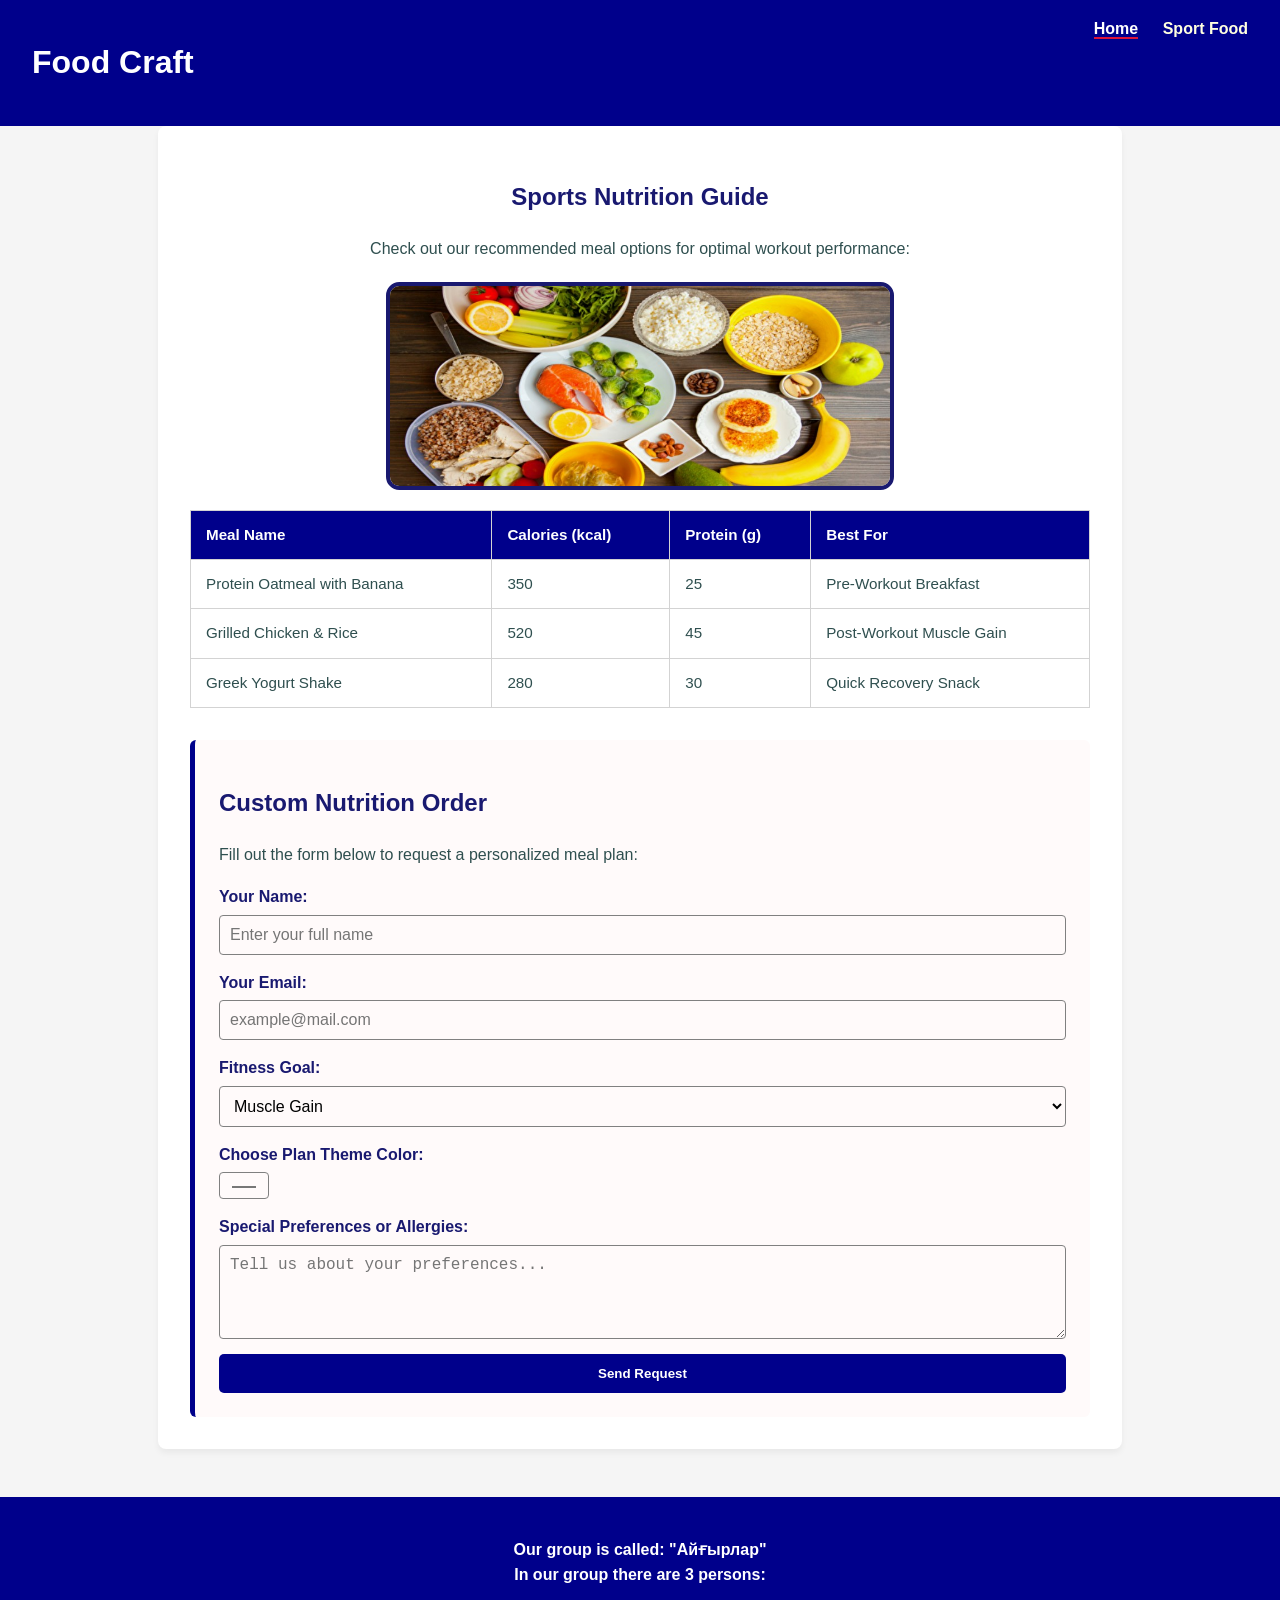
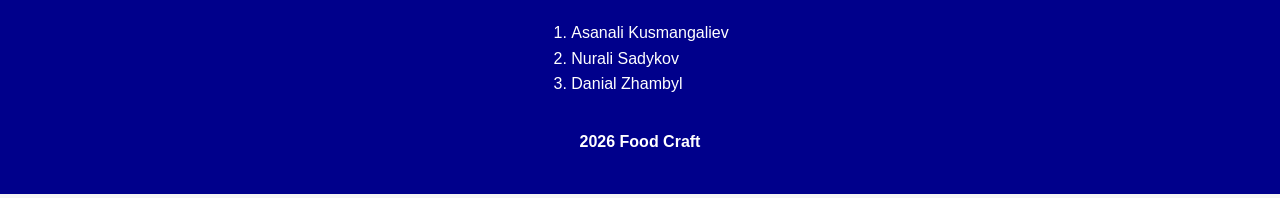
==== sportfood.html @ 2fe833c8 "Assignment1" ====
<!DOCTYPE html>
<html lang="en">
<head>
    <meta charset="UTF-8">
    <meta name="viewport" content="width=device-width, initial-scale=1.0">
    <title>Food Craft-Sport Food</title>
    <link rel="stylesheet" href="css/style.css">
</head>
<body>
    <header id="main-header">
        <div><h1>Food Craft</h1></div>
        <nav>
            <a href="index.html" id="home">Home</a>
            <a href="sportfood.html" id="sportfood">Sport Food</a>
        </nav>
    </header>

    <main>
        <section class="info">
            <h2>Sports Nutrition Guide</h2>
            <p>Check out our recommended meal options for optimal workout performance:</p>
            
            <img src = "images/Снимок экрана 2026-09-14 005941.jpg" alt="heathy meal" id="heathy-meal">
            <table class="food-table">
                <thead>
                    <tr>
                        <th>Meal Name</th>
                        <th>Calories (kcal)</th>
                        <th>Protein (g)</th>
                        <th>Best For</th>
                    </tr>
                </thead>
                <tbody>
                    <tr>
                        <td>Protein Oatmeal with Banana</td>
                        <td>350</td>
                        <td>25</td>
                        <td>Pre-Workout Breakfast</td>
                    </tr>
                    <tr>
                        <td>Grilled Chicken & Rice</td>
                        <td>520</td>
                        <td>45</td>
                        <td>Post-Workout Muscle Gain</td>
                    </tr>
                    <tr>
                        <td>Greek Yogurt Shake</td>
                        <td>280</td>
                        <td>30</td>
                        <td>Quick Recovery Snack</td>
                    </tr>
                </tbody>
            </table>
        </section>

        
        <section class="reason">
            <h2>Custom Nutrition Order</h2>
            <p>Fill out the form below to request a personalized meal plan:</p>

            <form action="#" method="post" class="order-form">
                <div class="form-group">
                    <label for="username">Your Name:</label>
                    <input type="text" id="username" name="username" placeholder="Enter your full name" required>
                </div>

            
                <div class="form-group">
                    <label for="email">Your Email:</label>
                    <input type="email" id="email" name="email" placeholder="example@mail.com" required>
                </div>

               
                <div class="form-group">
                    <label for="fitness-goal">Fitness Goal:</label>
                    <select id="fitness-goal" name="fitness-goal">
                        <option value="muscle">Muscle Gain</option>
                        <option value="weight-loss">Weight Loss</option>
                        <option value="endurance">Endurance</option>
                    </select>
                </div>

               
                <div class="form-group">
                    <label for="fav-color">Choose Plan Theme Color:</label>
                    <input type="color" id="fav-color" name="fav-color" value="#2c3e50">
                </div>

               
                <div class="form-group">
                    <label for="comments">Special Preferences or Allergies:</label>
                    <textarea id="comments" name="comments" rows="4" placeholder="Tell us about your preferences..."></textarea>
                </div>

                
                <button type="submit" class="submit-btn">Send Request</button>
            </form>
            
        </section>
    </main>
    <footer>
        <p><b>Our group is called: "Айғырлар"</b><br><b>In our group there are 3 persons:</b></p>
        <ol>
            <li>Asanali Kusmangaliev</li>
            <li>Nurali Sadykov</li>
            <li>Danial Zhambyl</li>
        </ol>
        <p><b>2026 Food Craft</b></p>
    </footer>
</body>
</html>
---- css/style.css ----
body {
    margin: 0;
    padding: 0;
    font-family: Arial;
    background-color: whitesmoke;
    color: darkslategray;
    line-height: 1.6;
}

h1, h2, h3 {
    color: midnightblue;
}


#main-header {
    background-color: darkblue;
    color: white;
    padding: 1rem 2rem;
    display: flex;
    justify-content: space-between;
    text-align: center;
}


nav a {
    color: white;
    text-decoration: none;
    margin-left: 20px;
    font-weight: bold;
    transition: color 0.3s ease;
}


#home {
    border-bottom: 2px solid crimson;
}

#sportfood {
    color: lightyellow;
}

nav a:hover {
    color: crimson;
}


main {
    padding: 2rem;
    max-width: 900px;
    margin: 0 auto;
    background-color: white;
    border-radius: 8px;
    box-shadow: 0 4px 6px rgba(0, 0, 0, 0.05);
}


.info {
    text-align: center;
    margin-bottom: 2rem;
}

.reason {
    background-color: snow;
    padding: 1.5rem;
    border-radius: 6px;
    border-left: 5px solid darkblue;
}


img {
    max-width: 100%;
    height: auto;
    border-radius: 50%;
    display: block;
    margin: 20px auto;
    width: 220px;
    height: 220px;
    object-fit: cover;
    border: 4px solid midnightblue;
}


footer {
    background-color: darkblue;
    color: white;
    text-align: center;
    padding: 1.5rem;
    margin-top: 3rem;
}

footer ol {
    display: inline-block;
    text-align: left;
    padding-left: 20px;
}

#main-header h1 {
    color:white;
}

.food-table {
    width: 100%;
    border-collapse: collapse;
    margin: 20px 0;
    font-size: 0.95rem;
}

.food-table th, .food-table td {
    padding: 12px 15px;
    border: 1px solid lightgray;
    text-align: left;
}

.food-table th {
    background-color: darkblue;
    color: white;
}

.order-form {
    display: flex;
    flex-direction: column;
    gap: 15px;
}

.form-group {
    display: flex;
    flex-direction: column;
    text-align: left;
}

.form-group label {
    margin-bottom: 5px;
    font-weight: bold;
    color: midnightblue;
}

.form-group input, 
.form-group select, 
.form-group textarea {
    padding: 10px;
    border: 1px solid gray;
    border-radius: 4px;
    font-size: 1rem;
    background-color: snow;
}

.submit-btn {
    background-color: darkblue;
    color: white;
    padding: 12px;
    border: none;
    border-radius: 5px;
    font-weight: bold;
    cursor: pointer;
    transition: background-color 0.3s ease;
}

.submit-btn:hover {
    background-color: crimson;
}

#heathy-meal{
    width: 500px;
    height: 200px;
    display: block;
    border-radius: 10pt; 
}
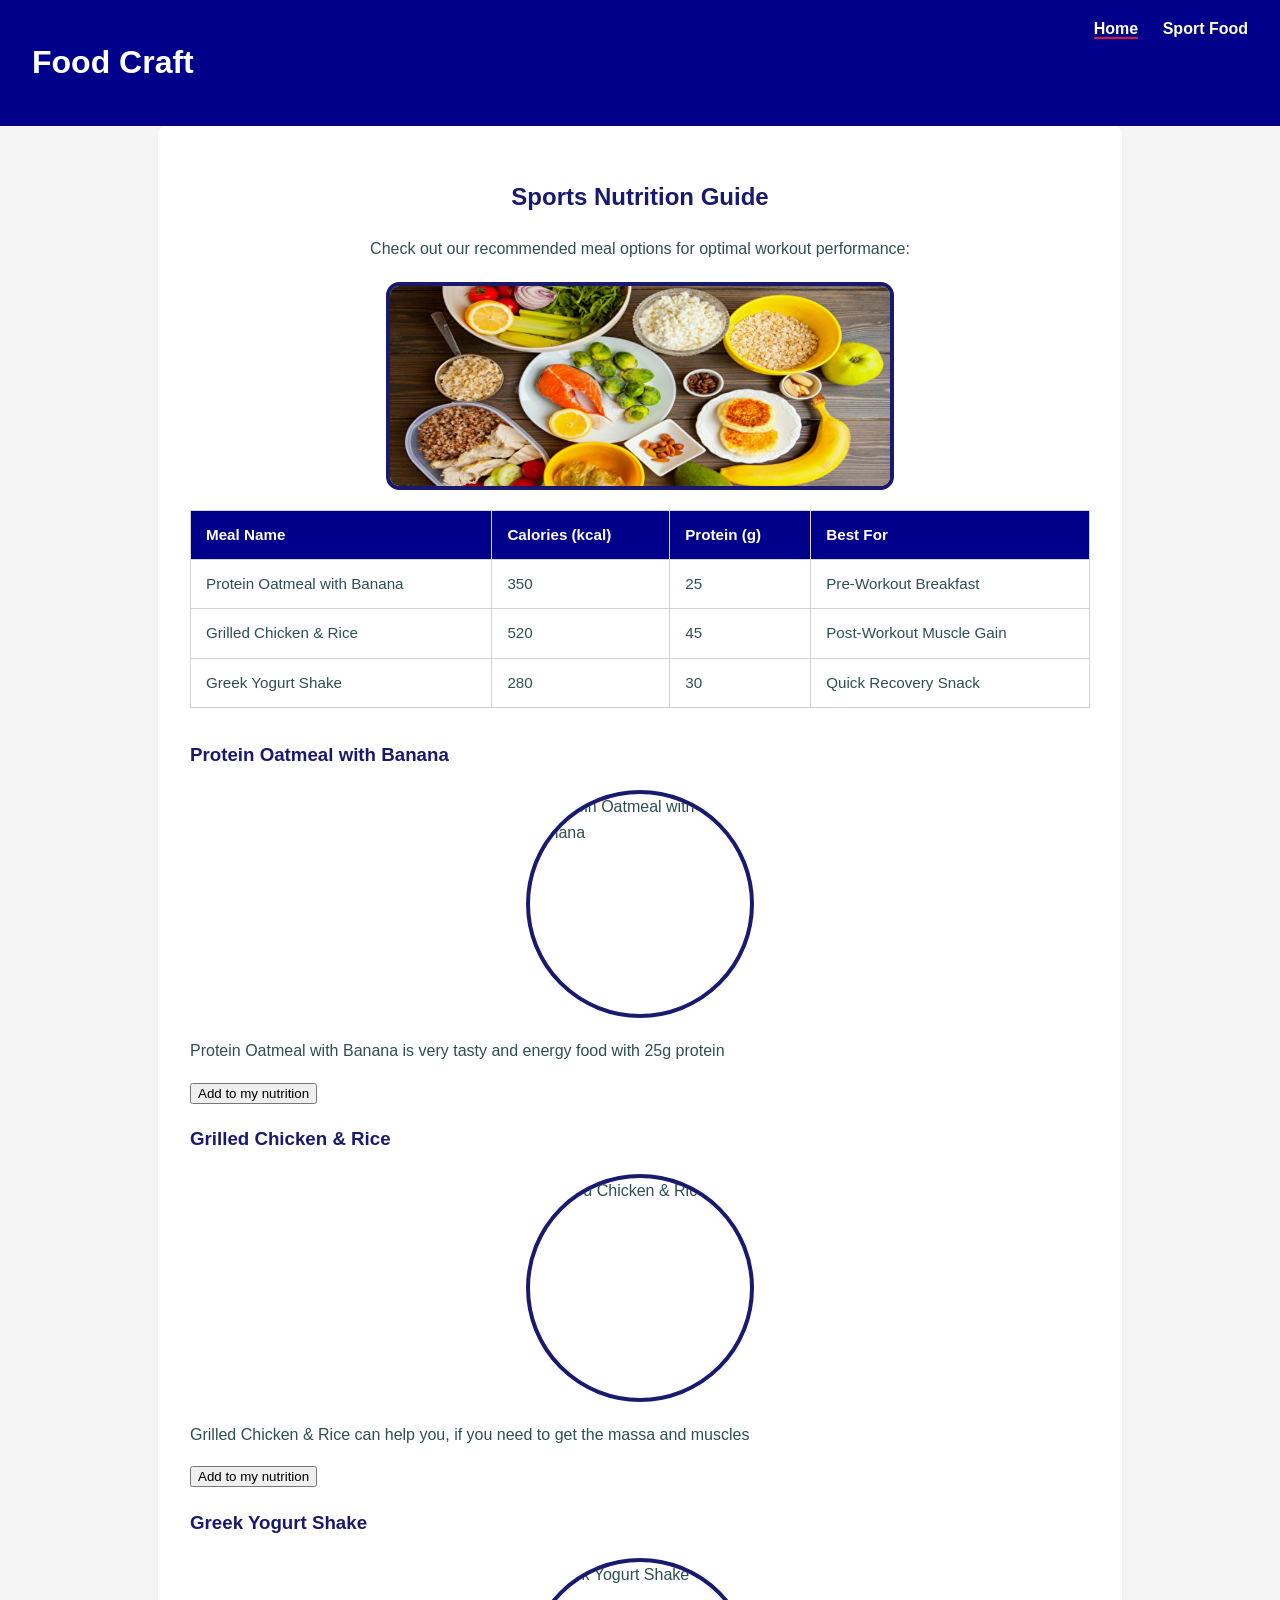
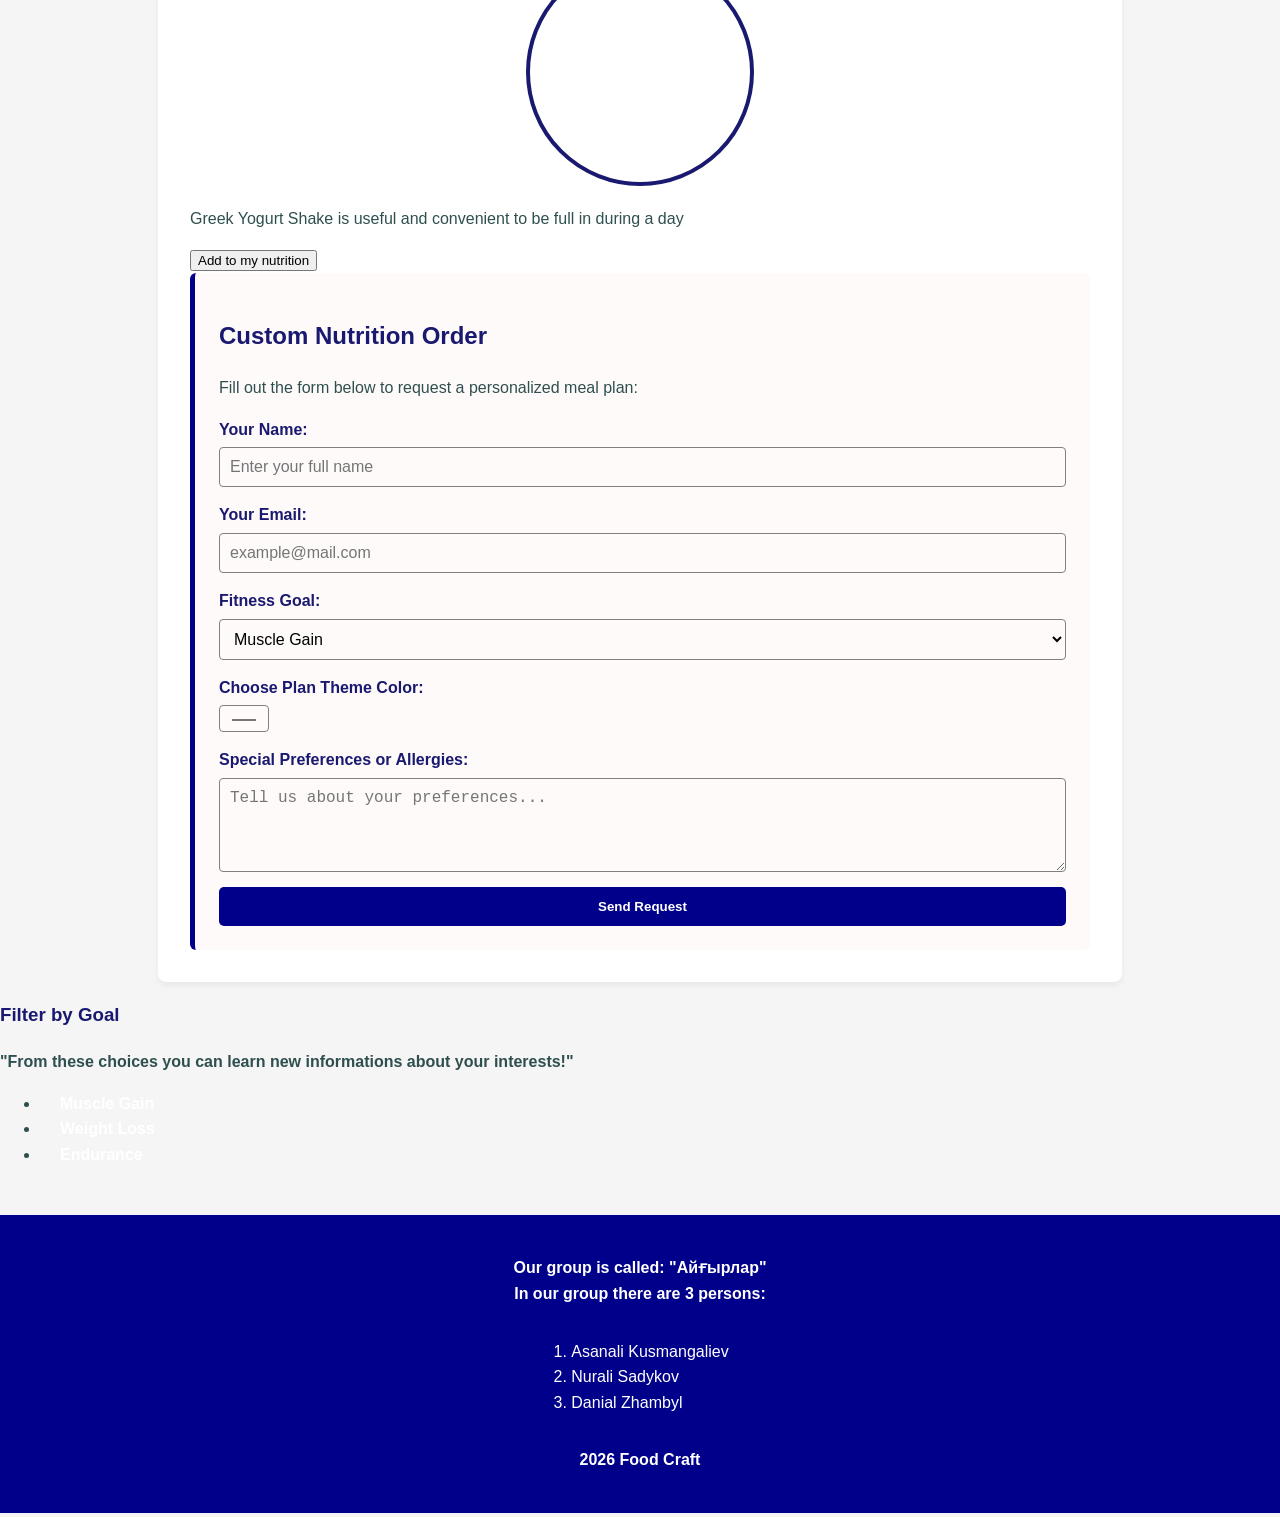
==== commit 699d1193: "Add files via upload" ====
--- a/sportfood.html
+++ b/sportfood.html
@@ -1,111 +1,149 @@
-<!DOCTYPE html>
-<html lang="en">
-<head>
-    <meta charset="UTF-8">
-    <meta name="viewport" content="width=device-width, initial-scale=1.0">
-    <title>Food Craft-Sport Food</title>
-    <link rel="stylesheet" href="css/style.css">
-</head>
-<body>
-    <header id="main-header">
-        <div><h1>Food Craft</h1></div>
-        <nav>
-            <a href="index.html" id="home">Home</a>
-            <a href="sportfood.html" id="sportfood">Sport Food</a>
-        </nav>
-    </header>
-
-    <main>
-        <section class="info">
-            <h2>Sports Nutrition Guide</h2>
-            <p>Check out our recommended meal options for optimal workout performance:</p>
-            
-            <img src = "images/Снимок экрана 2026-09-14 005941.jpg" alt="heathy meal" id="heathy-meal">
-            <table class="food-table">
-                <thead>
-                    <tr>
-                        <th>Meal Name</th>
-                        <th>Calories (kcal)</th>
-                        <th>Protein (g)</th>
-                        <th>Best For</th>
-                    </tr>
-                </thead>
-                <tbody>
-                    <tr>
-                        <td>Protein Oatmeal with Banana</td>
-                        <td>350</td>
-                        <td>25</td>
-                        <td>Pre-Workout Breakfast</td>
-                    </tr>
-                    <tr>
-                        <td>Grilled Chicken & Rice</td>
-                        <td>520</td>
-                        <td>45</td>
-                        <td>Post-Workout Muscle Gain</td>
-                    </tr>
-                    <tr>
-                        <td>Greek Yogurt Shake</td>
-                        <td>280</td>
-                        <td>30</td>
-                        <td>Quick Recovery Snack</td>
-                    </tr>
-                </tbody>
-            </table>
-        </section>
-
-        
-        <section class="reason">
-            <h2>Custom Nutrition Order</h2>
-            <p>Fill out the form below to request a personalized meal plan:</p>
-
-            <form action="#" method="post" class="order-form">
-                <div class="form-group">
-                    <label for="username">Your Name:</label>
-                    <input type="text" id="username" name="username" placeholder="Enter your full name" required>
-                </div>
-
-            
-                <div class="form-group">
-                    <label for="email">Your Email:</label>
-                    <input type="email" id="email" name="email" placeholder="example@mail.com" required>
-                </div>
-
-               
-                <div class="form-group">
-                    <label for="fitness-goal">Fitness Goal:</label>
-                    <select id="fitness-goal" name="fitness-goal">
-                        <option value="muscle">Muscle Gain</option>
-                        <option value="weight-loss">Weight Loss</option>
-                        <option value="endurance">Endurance</option>
-                    </select>
-                </div>
-
-               
-                <div class="form-group">
-                    <label for="fav-color">Choose Plan Theme Color:</label>
-                    <input type="color" id="fav-color" name="fav-color" value="#2c3e50">
-                </div>
-
-               
-                <div class="form-group">
-                    <label for="comments">Special Preferences or Allergies:</label>
-                    <textarea id="comments" name="comments" rows="4" placeholder="Tell us about your preferences..."></textarea>
-                </div>
-
-                
-                <button type="submit" class="submit-btn">Send Request</button>
-            </form>
-            
-        </section>
-    </main>
-    <footer>
-        <p><b>Our group is called: "Айғырлар"</b><br><b>In our group there are 3 persons:</b></p>
-        <ol>
-            <li>Asanali Kusmangaliev</li>
-            <li>Nurali Sadykov</li>
-            <li>Danial Zhambyl</li>
-        </ol>
-        <p><b>2026 Food Craft</b></p>
-    </footer>
-</body>
+<!DOCTYPE html>
+<html lang="en">
+<head>
+    <meta charset="UTF-8">
+    <meta name="viewport" content="width=device-width, initial-scale=1.0">
+    <title>Food Craft-Sport Food</title>
+    <link rel="stylesheet" href="css/style.css">
+</head>
+<body class="page-grid">
+    <header id="main-header">
+        <div><h1>Food Craft</h1></div>
+        <nav>
+            <a href="index.html" id="home">Home</a>
+            <a href="sportfood.html" id="sportfood">Sport Food</a>
+        </nav>
+    </header>
+
+    <main>
+        <section class="info">
+            <h2>Sports Nutrition Guide</h2>
+            <p>Check out our recommended meal options for optimal workout performance:</p>
+            
+            <img src = "images/Снимок экрана 2026-09-14 005941.jpg" alt="heathy meal" id="heathy-meal">
+            <table class="food-table">
+                <thead>
+                    <tr>
+                        <th>Meal Name</th>
+                        <th>Calories (kcal)</th>
+                        <th>Protein (g)</th>
+                        <th>Best For</th>
+                    </tr>
+                </thead>
+                <tbody>
+                    <tr>
+                        <td>Protein Oatmeal with Banana</td>
+                        <td>350</td>
+                        <td>25</td>
+                        <td>Pre-Workout Breakfast</td>
+                    </tr>
+                    <tr>
+                        <td>Grilled Chicken & Rice</td>
+                        <td>520</td>
+                        <td>45</td>
+                        <td>Post-Workout Muscle Gain</td>
+                    </tr>
+                    <tr>
+                        <td>Greek Yogurt Shake</td>
+                        <td>280</td>
+                        <td>30</td>
+                        <td>Quick Recovery Snack</td>
+                    </tr>
+                </tbody>
+            </table>
+        </section>
+
+
+        <section class="card-row">
+            <div class="card"> 
+                <h3>Protein Oatmeal with Banana</h3> 
+                <img src="images/Protein Oatmeal with Banana.jpg" alt="Protein Oatmeal with Banana"> 
+                <p>Protein Oatmeal with Banana is very tasty and energy food with 25g protein</p>
+                <button type="button">Add to my nutrition</button>
+
+            </div>
+
+            <div class="card"> 
+                <h3>Grilled Chicken & Rice</h3> 
+                <img src="images/Grilled Chicken & Rice.jpg" alt="Grilled Chicken & Rice"> 
+                <p>Grilled Chicken & Rice can help you, if you need to get the massa and muscles</p>
+                <button type="button">Add to my nutrition</button>
+            </div>
+
+            <div class="card"> 
+                <h3>Greek Yogurt Shake</h3> 
+                <img src="images/Greek Yogurt Shake.jpg" alt="Greek Yogurt Shake"> 
+                <p>Greek Yogurt Shake is useful and convenient to be full in during a day</p>
+                <button type="button">Add to my nutrition</button>
+            </div>
+
+        </section>
+
+        <section class="reason">
+            <h2>Custom Nutrition Order</h2>
+            <p>Fill out the form below to request a personalized meal plan:</p>
+
+            <form action="#" method="post" class="order-form">
+                <div class="form-group">
+                    <label for="username">Your Name:</label>
+                    <input type="text" id="username" name="username" placeholder="Enter your full name" required>
+                </div>
+
+            
+                <div class="form-group">
+                    <label for="email">Your Email:</label>
+                    <input type="email" id="email" name="email" placeholder="example@mail.com" required>
+                </div>
+
+               
+                <div class="form-group">
+                    <label for="fitness-goal">Fitness Goal:</label>
+                    <select id="fitness-goal" name="fitness-goal">
+                        <option value="muscle">Muscle Gain</option>
+                        <option value="weight-loss">Weight Loss</option>
+                        <option value="endurance">Endurance</option>
+                    </select>
+                </div>
+
+               
+                <div class="form-group">
+                    <label for="fav-color">Choose Plan Theme Color:</label>
+                    <input type="color" id="fav-color" name="fav-color" value="#2c3e50">
+                </div>
+
+               
+                <div class="form-group">
+                    <label for="comments">Special Preferences or Allergies:</label>
+                    <textarea id="comments" name="comments" rows="4" placeholder="Tell us about your preferences..."></textarea>
+                </div>
+
+                
+                <button type="submit" class="submit-btn">Send Request</button>
+            </form>
+            
+        </section>
+    </main>
+
+<aside class="sidebar">
+    <h3>Filter by Goal</h3>
+    <b>"From these choices you can learn new informations about your interests!"</b>
+    <nav>
+        <ul class="filter-list">
+            <li><a href="#">Muscle Gain</a></li>
+            <li><a href="#">Weight Loss</a></li>
+            <li><a href="#">Endurance</a></li>
+        </ul>
+    </nav>
+</aside>
+
+    <footer>
+        <p><b>Our group is called: "Айғырлар"</b><br><b>In our group there are 3 persons:</b></p>
+        <ol>
+            <li>Asanali Kusmangaliev</li>
+            <li>Nurali Sadykov</li>
+            <li>Danial Zhambyl</li>
+        </ol>
+        <p><b>2026 Food Craft</b></p>
+    </footer>
+</body>
 </html>
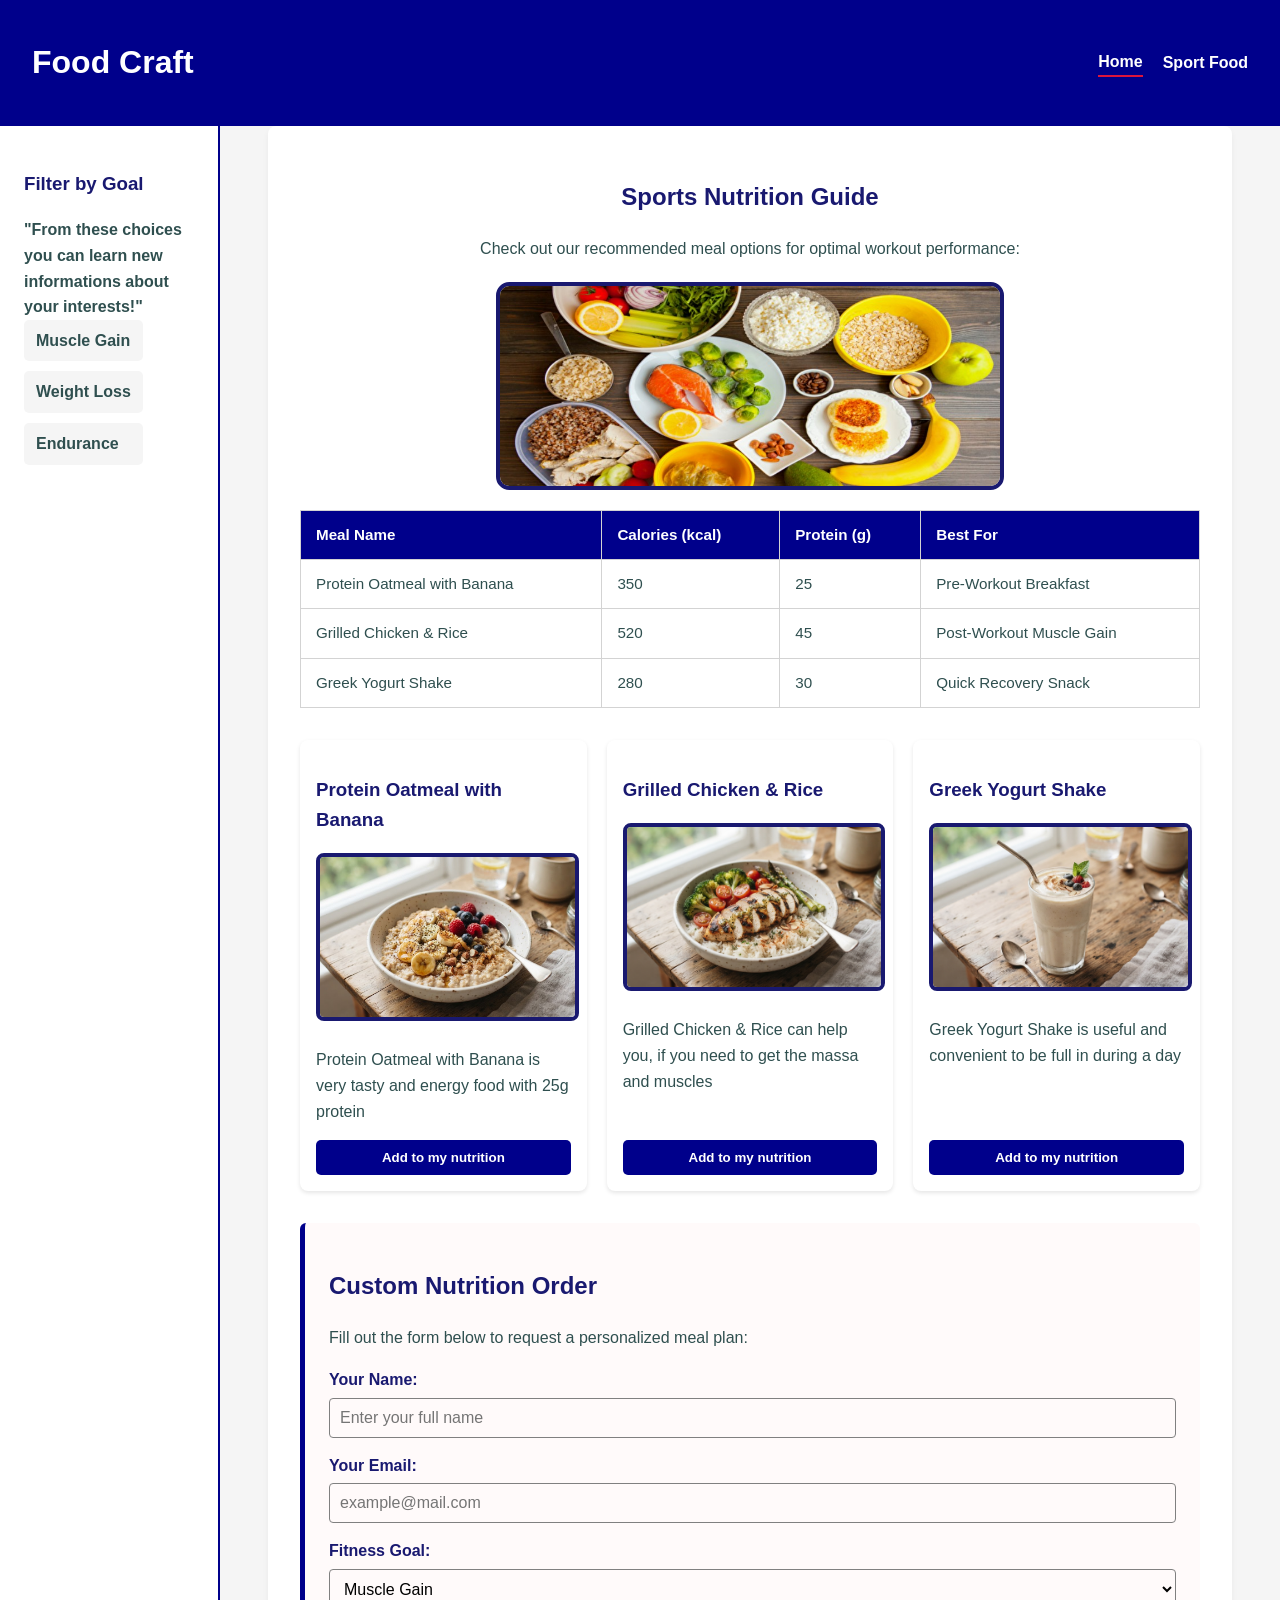
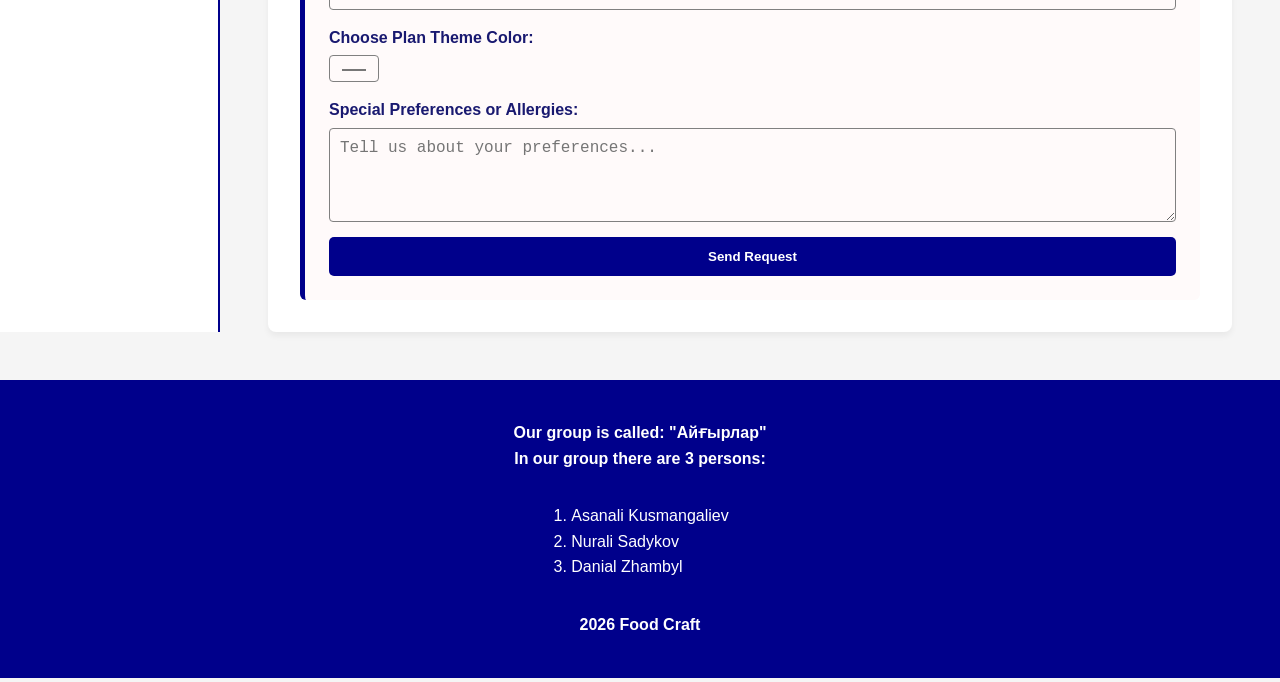
==== commit e14b34c1: "Add files via upload" ====
--- a/sportfood.html
+++ b/sportfood.html
@@ -65,7 +65,7 @@
 
             <div class="card"> 
                 <h3>Grilled Chicken & Rice</h3> 
-                <img src="images/Grilled Chicken & Rice.jpg" alt="Grilled Chicken & Rice"> 
+                <img src="images/Grilled Chicken  Rice.jpg" alt="Grilled Chicken & Rice"> 
                 <p>Grilled Chicken & Rice can help you, if you need to get the massa and muscles</p>
                 <button type="button">Add to my nutrition</button>
             </div>
--- a/css/style.css
+++ b/css/style.css
@@ -1,167 +1,363 @@
-body {
-    margin: 0;
-    padding: 0;
-    font-family: Arial;
-    background-color: whitesmoke;
-    color: darkslategray;
-    line-height: 1.6;
-}
-
-h1, h2, h3 {
-    color: midnightblue;
-}
-
-
-#main-header {
-    background-color: darkblue;
-    color: white;
-    padding: 1rem 2rem;
-    display: flex;
-    justify-content: space-between;
-    text-align: center;
-}
-
-
-nav a {
-    color: white;
-    text-decoration: none;
-    margin-left: 20px;
-    font-weight: bold;
-    transition: color 0.3s ease;
-}
-
-
-#home {
-    border-bottom: 2px solid crimson;
-}
-
-#sportfood {
-    color: lightyellow;
-}
-
-nav a:hover {
-    color: crimson;
-}
-
-
-main {
-    padding: 2rem;
-    max-width: 900px;
-    margin: 0 auto;
-    background-color: white;
-    border-radius: 8px;
-    box-shadow: 0 4px 6px rgba(0, 0, 0, 0.05);
-}
-
-
-.info {
-    text-align: center;
-    margin-bottom: 2rem;
-}
-
-.reason {
-    background-color: snow;
-    padding: 1.5rem;
-    border-radius: 6px;
-    border-left: 5px solid darkblue;
-}
-
-
-img {
-    max-width: 100%;
-    height: auto;
-    border-radius: 50%;
-    display: block;
-    margin: 20px auto;
-    width: 220px;
-    height: 220px;
-    object-fit: cover;
-    border: 4px solid midnightblue;
-}
-
-
-footer {
-    background-color: darkblue;
-    color: white;
-    text-align: center;
-    padding: 1.5rem;
-    margin-top: 3rem;
-}
-
-footer ol {
-    display: inline-block;
-    text-align: left;
-    padding-left: 20px;
-}
-
-#main-header h1 {
-    color:white;
-}
-
-.food-table {
-    width: 100%;
-    border-collapse: collapse;
-    margin: 20px 0;
-    font-size: 0.95rem;
-}
-
-.food-table th, .food-table td {
-    padding: 12px 15px;
-    border: 1px solid lightgray;
-    text-align: left;
-}
-
-.food-table th {
-    background-color: darkblue;
-    color: white;
-}
-
-.order-form {
-    display: flex;
-    flex-direction: column;
-    gap: 15px;
-}
-
-.form-group {
-    display: flex;
-    flex-direction: column;
-    text-align: left;
-}
-
-.form-group label {
-    margin-bottom: 5px;
-    font-weight: bold;
-    color: midnightblue;
-}
-
-.form-group input, 
-.form-group select, 
-.form-group textarea {
-    padding: 10px;
-    border: 1px solid gray;
-    border-radius: 4px;
-    font-size: 1rem;
-    background-color: snow;
-}
-
-.submit-btn {
-    background-color: darkblue;
-    color: white;
-    padding: 12px;
-    border: none;
-    border-radius: 5px;
-    font-weight: bold;
-    cursor: pointer;
-    transition: background-color 0.3s ease;
-}
-
-.submit-btn:hover {
-    background-color: crimson;
-}
-
-#heathy-meal{
-    width: 500px;
-    height: 200px;
-    display: block;
-    border-radius: 10pt; 
+body {
+    margin: 0;
+    padding: 0;
+    font-family: Arial;
+    background-color: whitesmoke;
+    color: darkslategray;
+    line-height: 1.6;
+}
+
+body.page-grid {
+    display: grid;
+    grid-template-areas:
+        "header header"
+        "sidebar main"
+        "footer footer";
+    grid-template-columns: 220px 1fr;
+    grid-template-rows: auto 1fr auto;
+    min-height: 100vh;
+}
+
+#main-header {
+    grid-area: header;
+}
+
+.sidebar {
+    grid-area: sidebar;
+    background-color: white;
+    padding: 1.5rem;
+    border-right: 2px solid darkblue;
+}
+
+main {
+    grid-area: main;
+}
+
+footer {
+    grid-area: footer;
+}
+
+h1, h2, h3 {
+    color: midnightblue;
+}
+
+
+#main-header {
+    background-color: darkblue;
+    color: white;
+    padding: 1rem 2rem;
+    display: flex;
+    justify-content: space-between;
+    align-items: center;
+}
+nav{
+    display: flex;
+    align-items: center;
+    gap: 20px;
+}
+
+
+
+#main-header nav a {
+    color: white;
+    text-decoration: none;
+    font-weight: bold;
+    transition: color 0.3s ease;
+}
+
+
+#home {
+    border-bottom: 2px solid crimson;
+}
+
+#sportfood {
+    color: lightyellow;
+}
+
+#main-header nav a:hover {
+    color: crimson;
+}
+
+
+
+main {
+    padding: 2rem;
+    max-width: 900px;
+    margin: 0 auto;
+    background-color: white;
+    border-radius: 8px;
+    box-shadow: 0 4px 6px rgba(0, 0, 0, 0.05);
+}
+
+
+.info {
+    text-align: center;
+    margin-bottom: 2rem;
+}
+
+.reason {
+    background-color: snow;
+    padding: 1.5rem;
+    border-radius: 6px;
+    border-left: 5px solid darkblue;
+}
+
+
+img {
+    max-width: 100%;
+    height: auto;
+    border-radius: 50%;
+    display: block;
+    margin: 20px auto;
+    width: 220px;
+    height: 220px;
+    object-fit: cover;
+    border: 4px solid midnightblue;
+}
+
+
+footer {
+    background-color: darkblue;
+    color: white;
+    text-align: center;
+    padding: 1.5rem;
+    margin-top: 3rem;
+}
+
+footer ol {
+    display: inline-block;
+    text-align: left;
+    padding-left: 20px;
+}
+
+#main-header h1 {
+    color:white;
+}
+
+.food-table {
+    width: 100%;
+    border-collapse: collapse;
+    margin: 20px 0;
+    font-size: 0.95rem;
+}
+
+.food-table th, .food-table td {
+    padding: 12px 15px;
+    border: 1px solid lightgray;
+    text-align: left;
+}
+
+.food-table th {
+    background-color: darkblue;
+    color: white;
+}
+
+.order-form {
+    display: flex;
+    flex-direction: column;
+    gap: 15px;
+}
+
+.form-group {
+    display: flex;
+    flex-direction: column;
+    text-align: left;
+}
+
+.form-group label {
+    margin-bottom: 5px;
+    font-weight: bold;
+    color: midnightblue;
+}
+
+.form-group input, 
+.form-group select, 
+.form-group textarea {
+    padding: 10px;
+    border: 1px solid gray;
+    border-radius: 4px;
+    font-size: 1rem;
+    background-color: snow;
+}
+
+.submit-btn {
+    background-color: darkblue;
+    color: white;
+    padding: 12px;
+    border: none;
+    border-radius: 5px;
+    font-weight: bold;
+    cursor: pointer;
+    transition: background-color 0.3s ease;
+}
+
+.submit-btn:hover {
+    background-color: crimson;
+}
+
+#heathy-meal{
+    width: 500px;
+    height: 200px;
+    display: block;
+    border-radius: 10pt; 
+}
+
+.card-row {
+    display: flex;
+    gap: 20px;
+    margin: 2rem 0;
+}
+
+.card {
+    flex: 1;
+    display: flex;
+    flex-direction: column;
+    background-color: white;
+    border-radius: 8px;
+    padding: 1rem;
+    box-shadow: 0 2px 4px rgba(0, 0, 0, 0.1);
+    transition: transform 0.3s ease, box-shadow 0.3s ease;
+}
+
+.card img {
+    width: 100%;
+    height: 160px;
+    border-radius: 8px;
+    object-fit: cover;
+    margin: 0 0 10px 0;
+}
+
+.card p {
+    flex-grow: 1;
+}
+
+.card button {
+    margin-top: auto;
+    background-color: darkblue;
+    color: white;
+    padding: 10px;
+    border: none;
+    border-radius: 5px;
+    font-weight: bold;
+    cursor: pointer;
+    transition: background-color 0.3s ease;
+}
+
+.card button:hover {
+    background-color: crimson;
+}
+
+.card:hover {
+    transform: translateY(-5px);
+    box-shadow: 0 8px 16px rgba(0, 0, 0, 0.15);
+}
+
+.sidebar a {
+    color: darkslategray;
+    text-decoration: none;
+    font-weight: bold;
+    transition: color 0.3s ease;
+}
+
+.sidebar a:hover {
+    color: crimson;
+}
+
+.gallery-grid {
+    display: grid;
+    grid-template-columns: repeat(3, 1fr);
+    grid-template-rows: repeat(3, 180px);
+    gap: 15px;
+    margin-top: 1rem;
+}
+
+.gallery-item {
+    position: relative;
+    overflow: hidden;
+    border-radius: 8px;
+}
+
+.gallery-item img {
+    width: 100%;
+    height: 180px;
+    object-fit: cover;
+    display: block;
+    border-radius: 0;
+    margin: 0;
+}
+
+.gallery-item .caption {
+    position: absolute;
+    bottom: 0;
+    left: 0;
+    right: 0;
+    background-color: rgba(0, 0, 0, 0.65);
+    color: white;
+    text-align: center;
+    padding: 10px;
+    font-weight: bold;
+    opacity: 0;
+    transition: opacity 0.3s ease;
+}
+
+.gallery-item:hover .caption {
+    opacity: 1;
+}
+
+.filter-list {
+    list-style: none;
+    padding: 0;
+    margin: 0;
+    display: flex;
+    flex-direction: column;
+    gap: 10px;
+}
+
+.filter-list li a {
+    display: block;
+    padding: 8px 12px;
+    background-color: whitesmoke;
+    border-radius: 5px;
+}
+
+.filter-list li a:hover {
+    background-color: lightgray;
+}
+
+@media (max-width: 768px) {
+    #main-header {
+        flex-direction: column;
+        gap: 15px;
+        text-align: center;
+    }
+
+    .card-row {
+        flex-direction: column;
+    }
+
+    .gallery-grid {
+        grid-template-columns: 1fr;
+        grid-template-rows: auto;
+    }
+
+    body.page-grid {
+        grid-template-areas:
+            "header"
+            "main"
+            "sidebar"
+            "footer";
+
+        grid-template-columns: 1fr;
+        grid-template-rows: auto auto auto auto;
+    }
+
+    main {
+        max-width: none;
+        margin: 0;
+    }
+
+    .sidebar {
+        border-right: none;
+        border-bottom: 2px solid darkblue;
+    }
 }
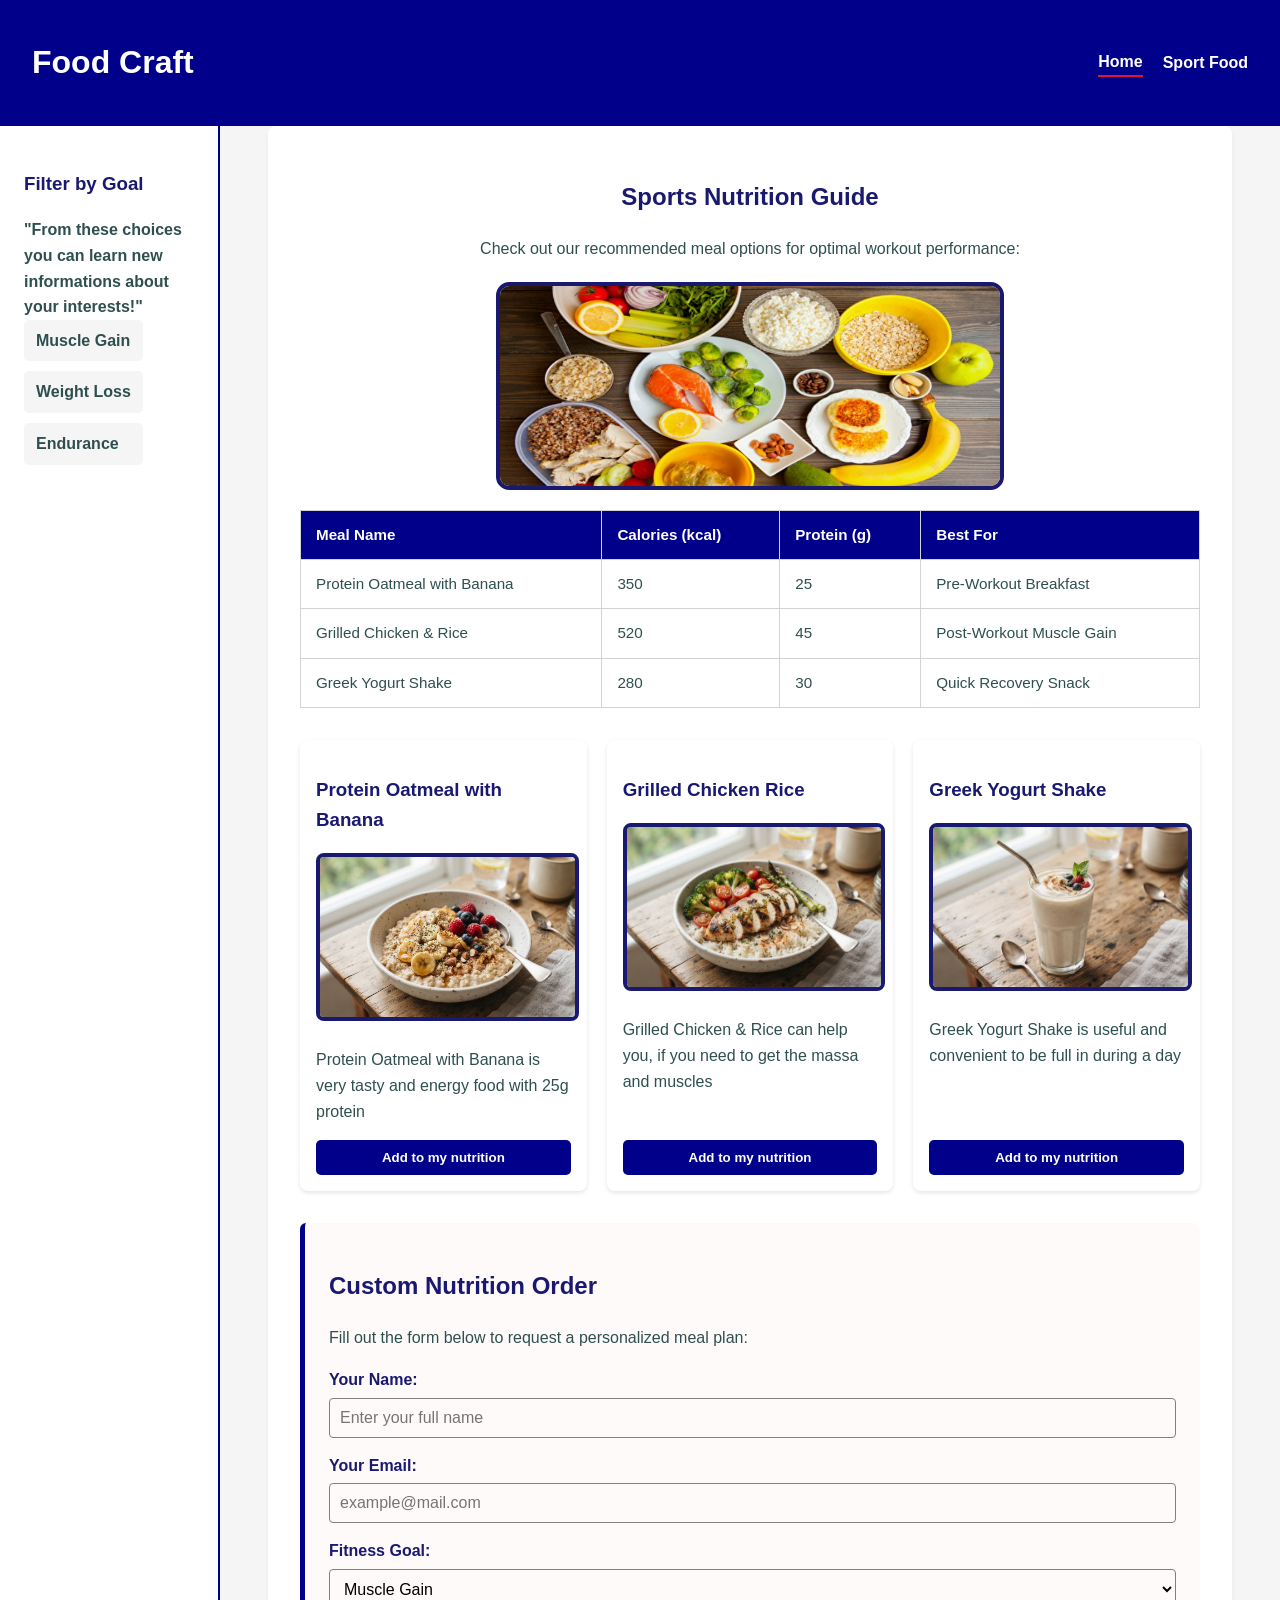
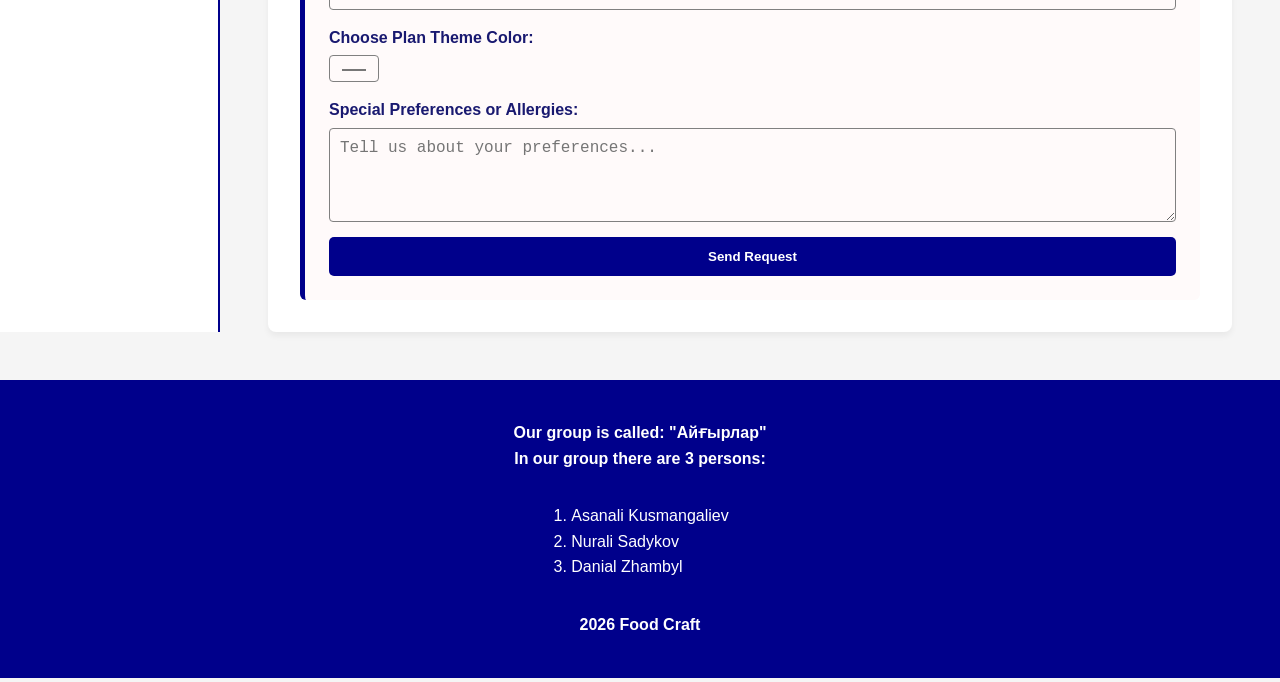
==== commit b3dc303b: "Add files via upload" ====
--- a/sportfood.html
+++ b/sportfood.html
@@ -64,8 +64,8 @@
             </div>
 
             <div class="card"> 
-                <h3>Grilled Chicken & Rice</h3> 
-                <img src="images/Grilled Chicken  Rice.jpg" alt="Grilled Chicken & Rice"> 
+                <h3>Grilled Chicken Rice</h3> 
+                <img src="images/Grilled Chicken  Rice.jpg" alt="Grilled Chicken Rice"> 
                 <p>Grilled Chicken & Rice can help you, if you need to get the massa and muscles</p>
                 <button type="button">Add to my nutrition</button>
             </div>
